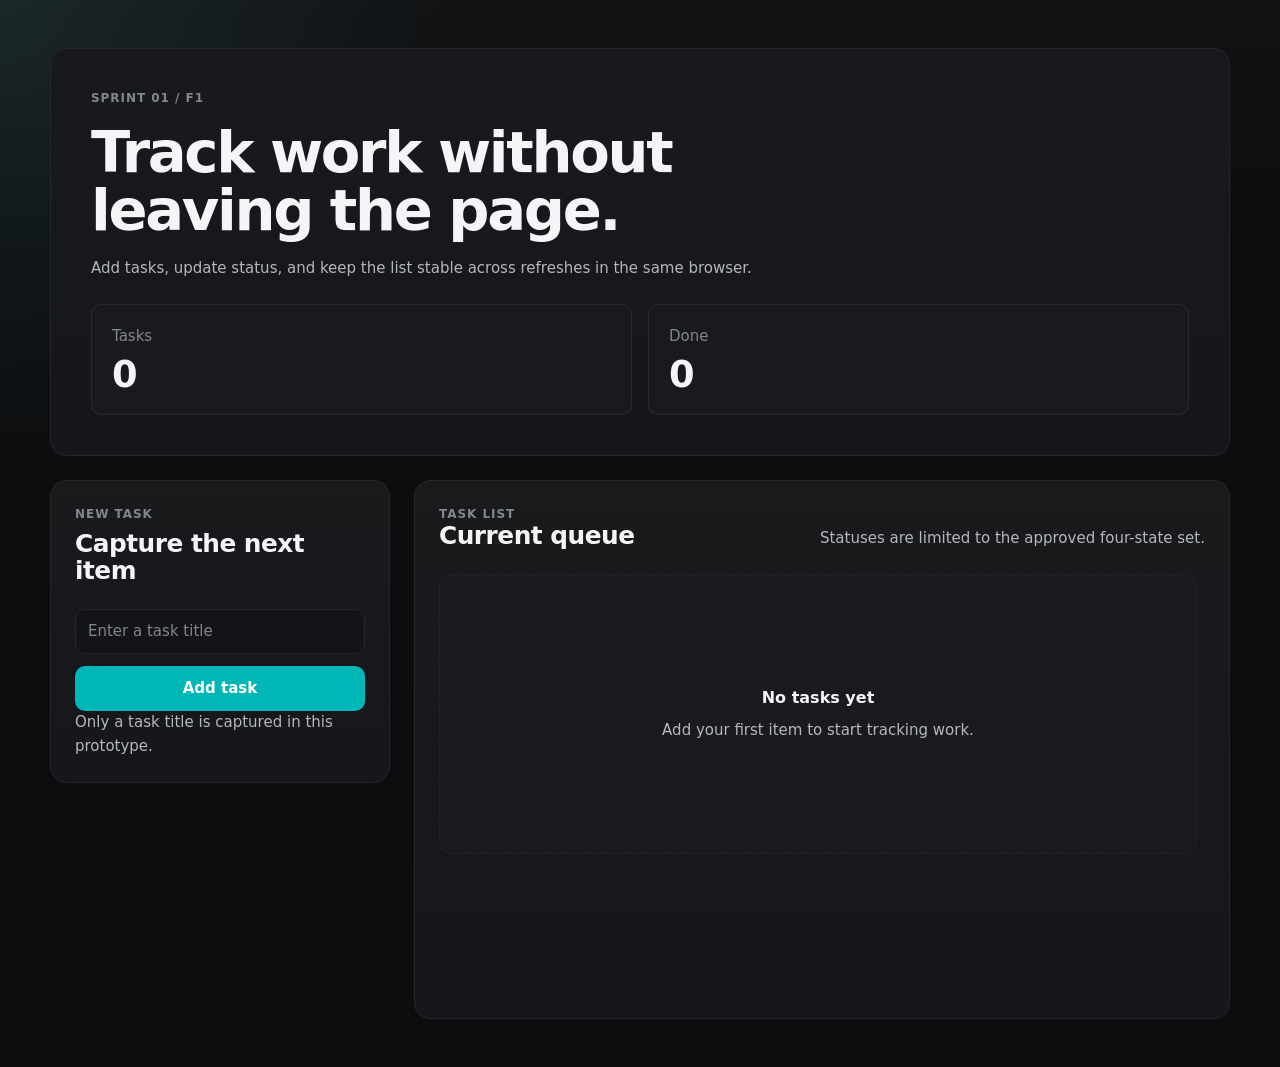
==== web/index.html @ 8df1d82b "feat(F1): Core task list prototype" ====
<!doctype html>
<html lang="en">
  <head>
    <meta charset="UTF-8" />
    <meta name="viewport" content="width=device-width, initial-scale=1.0" />
    <title>Small App</title>
    <link rel="stylesheet" href="./styles.css" />
  </head>
  <body>
    <div class="shell">
      <main class="app-frame">
        <section class="hero card">
          <div class="hero-copy">
            <p class="eyebrow">Sprint 01 / F1</p>
            <h1>Track work without leaving the page.</h1>
            <p class="hero-text">
              Add tasks, update status, and keep the list stable across refreshes in
              the same browser.
            </p>
          </div>
          <div class="hero-metrics" aria-label="Task overview">
            <article class="metric-tile">
              <span class="metric-label">Tasks</span>
              <strong class="metric-value" id="task-count">0</strong>
            </article>
            <article class="metric-tile">
              <span class="metric-label">Done</span>
              <strong class="metric-value" id="done-count">0</strong>
            </article>
          </div>
        </section>

        <section class="workspace">
          <div class="composer card">
            <div class="section-heading">
              <p class="eyebrow">New Task</p>
              <h2>Capture the next item</h2>
            </div>
            <form id="task-form" class="task-form">
              <label class="sr-only" for="task-title">Task title</label>
              <input
                class="input"
                id="task-title"
                name="task-title"
                type="text"
                maxlength="120"
                placeholder="Enter a task title"
                autocomplete="off"
                required
              />
              <button class="btn" type="submit">Add task</button>
            </form>
            <p class="helper-copy">Only a task title is captured in this prototype.</p>
          </div>

          <section class="list-panel card">
            <div class="section-heading list-heading">
              <div>
                <p class="eyebrow">Task List</p>
                <h2>Current queue</h2>
              </div>
              <p class="helper-copy">Statuses are limited to the approved four-state set.</p>
            </div>

            <div class="task-scroll" id="task-scroll">
              <div class="empty-state" id="empty-state">
                <p class="empty-title">No tasks yet</p>
                <p class="empty-copy">Add your first item to start tracking work.</p>
              </div>
              <ul class="task-list" id="task-list" aria-live="polite"></ul>
            </div>
          </section>
        </section>
      </main>
    </div>

    <script type="module" src="./app.js"></script>
  </body>
</html>
---- web/styles.css ----
:root {
  color-scheme: dark;
  --bg: oklch(0.16 0.005 270);
  --surface: oklch(0.19 0.006 270);
  --surface-2: oklch(0.22 0.006 270);
  --hairline: oklch(0.27 0.006 270);
  --hairline-soft: rgba(255, 255, 255, 0.07);
  --ink: oklch(0.97 0.003 270);
  --ink-muted: oklch(0.78 0.01 270);
  --ink-subtle: oklch(0.62 0.012 270);
  --accent: oklch(0.7 0.13 195);
  --accent-hover: oklch(0.76 0.13 195);
  --on-accent: #ffffff;
  --accent-subtle: oklch(0.7 0.13 195 / 0.14);
  --ok: oklch(0.72 0.15 150);
  --warn: oklch(0.78 0.14 75);
  --err: oklch(0.66 0.2 22);
  --todo: oklch(0.75 0.05 255);
  --progress: oklch(0.72 0.13 210);
  --blocked: oklch(0.7 0.14 35);
  --done: oklch(0.74 0.13 155);
  --r-sm: 6px;
  --r: 10px;
  --r-card: 16px;
  --s1: 4px;
  --s2: 8px;
  --s3: 12px;
  --s4: 16px;
  --s5: 20px;
  --s6: 24px;
  --s8: 32px;
  --s10: 40px;
  --s12: 48px;
  --font: "Segoe UI", "Inter", system-ui, sans-serif;
  --mono: "Consolas", "Geist Mono", ui-monospace, monospace;
  --dur-press: 90ms;
  --dur-fast: 140ms;
  --dur-enter: 180ms;
  --ease-out: cubic-bezier(0.22, 1, 0.36, 1);
  --ease-standard: cubic-bezier(0.4, 0, 0.2, 1);
  --w-app: 1180px;
}

* {
  box-sizing: border-box;
}

html,
body {
  min-height: 100%;
}

body {
  margin: 0;
  background:
    radial-gradient(circle at top left, rgba(101, 196, 189, 0.12), transparent 28%),
    linear-gradient(180deg, rgba(255, 255, 255, 0.02), transparent 24%),
    var(--bg);
  color: var(--ink);
  font: 15px/1.55 var(--font);
  -webkit-font-smoothing: antialiased;
  text-rendering: optimizeLegibility;
}

button,
input,
select {
  font: inherit;
}

h1,
h2,
p {
  margin: 0;
}

h1 {
  font-size: clamp(2.4rem, 2rem + 2vw, 4rem);
  line-height: 1.02;
  letter-spacing: -0.04em;
  font-weight: 620;
}

h2 {
  font-size: clamp(1.2rem, 1rem + 0.8vw, 1.55rem);
  line-height: 1.08;
  letter-spacing: -0.02em;
  font-weight: 580;
}

.eyebrow {
  font-size: 12px;
  font-weight: 600;
  letter-spacing: 0.08em;
  text-transform: uppercase;
  color: var(--ink-subtle);
}

.shell {
  min-height: 100vh;
  padding: clamp(var(--s4), 5vw, var(--s12));
}

.app-frame {
  width: min(100%, var(--w-app));
  margin: 0 auto;
  display: grid;
  gap: var(--s6);
}

.card {
  background: linear-gradient(180deg, rgba(255, 255, 255, 0.025), rgba(255, 255, 255, 0.01)),
    var(--surface);
  border: 1px solid var(--hairline);
  border-radius: var(--r-card);
}

.hero {
  display: grid;
  gap: var(--s6);
  padding: clamp(var(--s6), 4vw, var(--s10));
}

.hero-copy {
  display: grid;
  gap: var(--s4);
  max-width: 42rem;
}

.hero-text,
.helper-copy,
.empty-copy {
  color: var(--ink-muted);
}

.hero-metrics {
  display: grid;
  grid-template-columns: repeat(2, minmax(0, 1fr));
  gap: var(--s4);
}

.metric-tile {
  padding: var(--s5);
  border-radius: var(--r);
  background: var(--surface-2);
  border: 1px solid var(--hairline-soft);
}

.metric-label {
  display: block;
  color: var(--ink-subtle);
  margin-bottom: var(--s2);
}

.metric-value {
  font-size: clamp(1.8rem, 1.5rem + 1vw, 2.5rem);
  line-height: 1;
  letter-spacing: -0.03em;
  font-variant-numeric: tabular-nums;
}

.workspace {
  display: grid;
  gap: var(--s6);
  grid-template-columns: minmax(280px, 340px) minmax(0, 1fr);
  align-items: start;
}

.composer,
.list-panel {
  padding: var(--s6);
}

.section-heading {
  display: grid;
  gap: var(--s2);
}

.task-form {
  display: grid;
  gap: var(--s3);
  margin-top: var(--s6);
}

.input,
.status-select {
  width: 100%;
  padding: 10px 12px;
  border-radius: var(--r);
  border: 1px solid var(--hairline);
  background: var(--surface);
  color: var(--ink);
  transition:
    border-color var(--dur-fast) var(--ease-standard),
    box-shadow var(--dur-fast) var(--ease-standard);
}

.input::placeholder {
  color: var(--ink-subtle);
}

.input:focus-visible,
.status-select:focus-visible {
  outline: none;
  border-color: var(--accent);
  box-shadow: 0 0 0 3px var(--accent-subtle);
}

.btn,
.icon-button {
  display: inline-flex;
  align-items: center;
  justify-content: center;
  gap: var(--s2);
  border-radius: var(--r);
  cursor: pointer;
  transition:
    transform var(--dur-press) var(--ease-out),
    background var(--dur-fast) var(--ease-standard),
    border-color var(--dur-fast) var(--ease-standard);
}

.btn {
  min-height: 42px;
  padding: 10px 16px;
  border: 1px solid transparent;
  background: var(--accent);
  color: var(--on-accent);
  font-weight: 600;
}

.icon-button {
  min-height: 40px;
  min-width: 40px;
  padding: 0;
  border: 1px solid var(--hairline);
  background: transparent;
  color: var(--ink-muted);
}

@media (hover: hover) and (pointer: fine) {
  .btn:hover,
  .icon-button:hover {
    transform: translateY(-1px);
  }

  .btn:hover {
    background: var(--accent-hover);
  }

  .icon-button:hover {
    background: var(--surface-2);
    border-color: var(--ink-subtle);
  }
}

.btn:active,
.icon-button:active {
  transform: scale(0.98);
}

.list-heading {
  display: flex;
  justify-content: space-between;
  gap: var(--s4);
  align-items: end;
}

.task-scroll {
  margin-top: var(--s6);
  min-height: 420px;
  max-height: 560px;
  overflow: auto;
  padding-right: var(--s2);
}

.task-list {
  list-style: none;
  display: grid;
  gap: var(--s3);
  padding: 0;
  margin: 0;
}

.task-item {
  display: grid;
  gap: var(--s4);
  padding: var(--s5);
  border-radius: 14px;
  border: 1px solid var(--hairline);
  background: rgba(255, 255, 255, 0.015);
}

.task-row {
  display: flex;
  justify-content: space-between;
  gap: var(--s4);
  align-items: start;
}

.task-title {
  font-size: 1rem;
  line-height: 1.4;
  word-break: break-word;
}

.task-meta {
  display: flex;
  gap: var(--s3);
  align-items: center;
  color: var(--ink-subtle);
  font-size: 13px;
}

.status-group {
  display: grid;
  gap: var(--s2);
}

.status-label {
  font-size: 12px;
  letter-spacing: 0.06em;
  text-transform: uppercase;
  color: var(--ink-subtle);
}

.status-select {
  min-width: 170px;
}

.status-pill {
  display: inline-flex;
  align-items: center;
  min-height: 28px;
  padding: 0 var(--s3);
  border-radius: 999px;
  border: 1px solid transparent;
  font-size: 12px;
  font-weight: 600;
}

.status-todo {
  color: var(--todo);
  background: color-mix(in srgb, var(--todo) 14%, transparent);
  border-color: color-mix(in srgb, var(--todo) 36%, transparent);
}

.status-progress {
  color: var(--progress);
  background: color-mix(in srgb, var(--progress) 14%, transparent);
  border-color: color-mix(in srgb, var(--progress) 36%, transparent);
}

.status-blocked {
  color: var(--blocked);
  background: color-mix(in srgb, var(--blocked) 14%, transparent);
  border-color: color-mix(in srgb, var(--blocked) 36%, transparent);
}

.status-done {
  color: var(--done);
  background: color-mix(in srgb, var(--done) 14%, transparent);
  border-color: color-mix(in srgb, var(--done) 36%, transparent);
}

.empty-state {
  min-height: 280px;
  display: grid;
  place-content: center;
  gap: var(--s2);
  text-align: center;
  border: 1px dashed var(--hairline);
  border-radius: 14px;
  background: rgba(255, 255, 255, 0.01);
}

.empty-title {
  font-size: 1rem;
  font-weight: 600;
}

.sr-only {
  position: absolute;
  width: 1px;
  height: 1px;
  padding: 0;
  margin: -1px;
  overflow: hidden;
  clip: rect(0, 0, 0, 0);
  border: 0;
}

:where(a, button, input, select, textarea):focus-visible {
  outline: 2px solid var(--accent);
  outline-offset: 2px;
}

@media (max-width: 860px) {
  .workspace {
    grid-template-columns: 1fr;
  }

  .list-heading,
  .task-row {
    align-items: stretch;
    flex-direction: column;
  }

  .status-select {
    min-width: 0;
  }
}

@media (prefers-reduced-motion: reduce) {
  *,
  *::before,
  *::after {
    animation-duration: 0.01ms !important;
    transition-duration: 0.01ms !important;
    scroll-behavior: auto !important;
  }

  .btn:hover,
  .btn:active,
  .icon-button:hover,
  .icon-button:active {
    transform: none !important;
  }
}
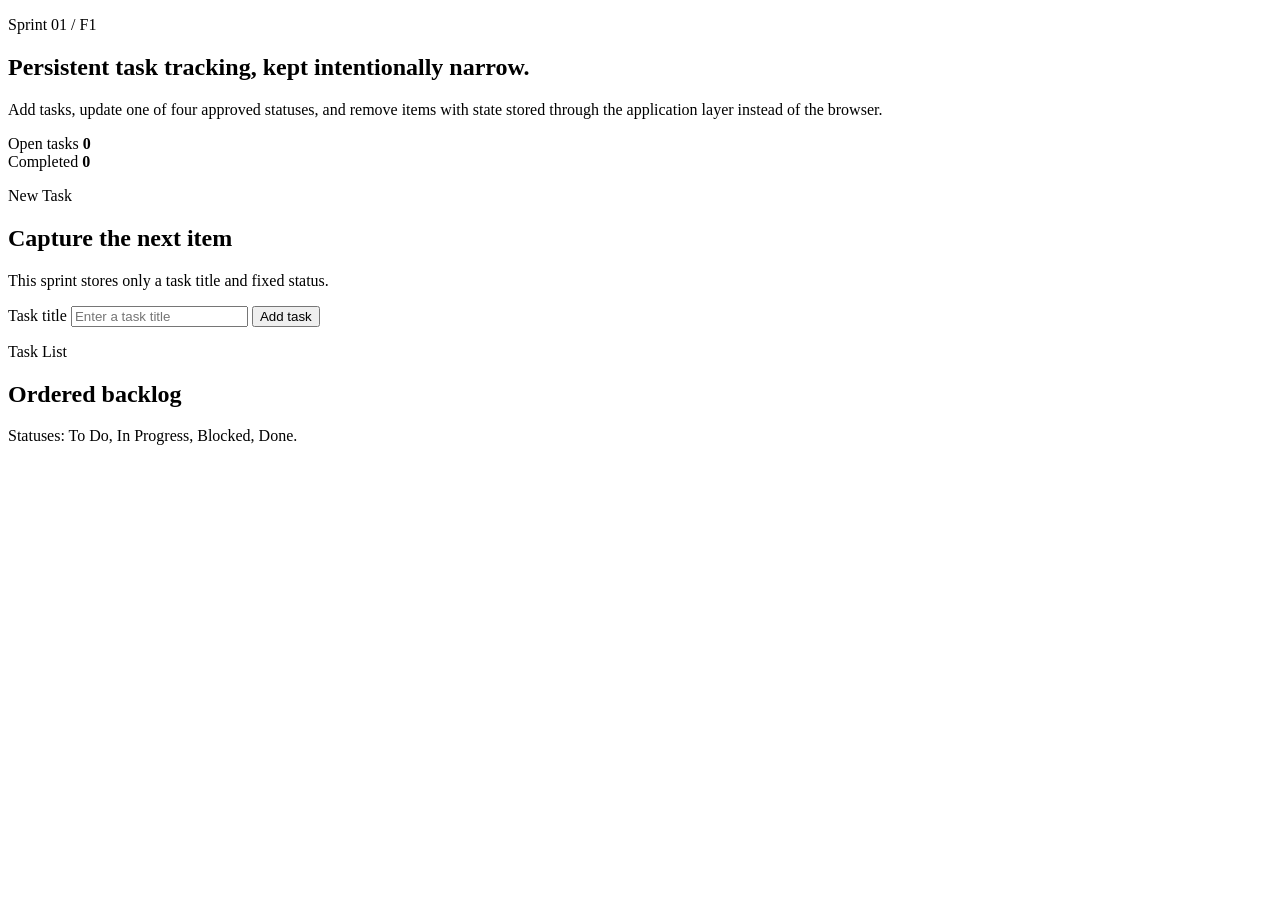
==== commit 06d7a5d1: "feat(F1): core task lifecycle" ====
--- a/web/index.html
+++ b/web/index.html
@@ -4,7 +4,7 @@
     <meta charset="UTF-8" />
     <meta name="viewport" content="width=device-width, initial-scale=1.0" />
     <title>Small App</title>
-    <link rel="stylesheet" href="./styles.css" />
+    <link rel="stylesheet" href="/assets/styles.css" />
   </head>
   <body>
     <div class="shell">
@@ -12,36 +12,38 @@
         <section class="hero card">
           <div class="hero-copy">
             <p class="eyebrow">Sprint 01 / F1</p>
-            <h1>Track work without leaving the page.</h1>
+            <h1>Persistent task tracking, kept intentionally narrow.</h1>
             <p class="hero-text">
-              Add tasks, update status, and keep the list stable across refreshes in
-              the same browser.
+              Add tasks, update one of four approved statuses, and remove items with
+              state stored through the application layer instead of the browser.
             </p>
           </div>
-          <div class="hero-metrics" aria-label="Task overview">
-            <article class="metric-tile">
-              <span class="metric-label">Tasks</span>
-              <strong class="metric-value" id="task-count">0</strong>
+          <div class="hero-stats" aria-label="Task summary">
+            <article class="stat-panel">
+              <span class="stat-label">Open tasks</span>
+              <strong class="stat-value" id="open-count">0</strong>
             </article>
-            <article class="metric-tile">
-              <span class="metric-label">Done</span>
-              <strong class="metric-value" id="done-count">0</strong>
+            <article class="stat-panel">
+              <span class="stat-label">Completed</span>
+              <strong class="stat-value" id="done-count">0</strong>
             </article>
           </div>
         </section>
 
         <section class="workspace">
-          <div class="composer card">
+          <aside class="composer card">
             <div class="section-heading">
               <p class="eyebrow">New Task</p>
               <h2>Capture the next item</h2>
+              <p class="helper-copy">This sprint stores only a task title and fixed status.</p>
             </div>
+
             <form id="task-form" class="task-form">
               <label class="sr-only" for="task-title">Task title</label>
               <input
+                id="task-title"
                 class="input"
-                id="task-title"
-                name="task-title"
+                name="title"
                 type="text"
                 maxlength="120"
                 placeholder="Enter a task title"
@@ -50,30 +52,32 @@
               />
               <button class="btn" type="submit">Add task</button>
             </form>
-            <p class="helper-copy">Only a task title is captured in this prototype.</p>
-          </div>
+
+            <p class="feedback" id="form-feedback" role="status"></p>
+          </aside>
 
           <section class="list-panel card">
-            <div class="section-heading list-heading">
-              <div>
+            <div class="list-header">
+              <div class="section-heading">
                 <p class="eyebrow">Task List</p>
-                <h2>Current queue</h2>
+                <h2>Ordered backlog</h2>
               </div>
-              <p class="helper-copy">Statuses are limited to the approved four-state set.</p>
+              <p class="helper-copy">Statuses: To Do, In Progress, Blocked, Done.</p>
             </div>
 
-            <div class="task-scroll" id="task-scroll">
-              <div class="empty-state" id="empty-state">
-                <p class="empty-title">No tasks yet</p>
-                <p class="empty-copy">Add your first item to start tracking work.</p>
-              </div>
-              <ul class="task-list" id="task-list" aria-live="polite"></ul>
+            <div class="message message-error" id="error-banner" hidden></div>
+
+            <div class="empty-state" id="empty-state" hidden>
+              <p class="empty-title">No tasks yet</p>
+              <p class="helper-copy">Add the first task to populate the persistent list.</p>
             </div>
+
+            <ul class="task-list" id="task-list" aria-live="polite"></ul>
           </section>
         </section>
       </main>
     </div>
 
-    <script type="module" src="./app.js"></script>
+    <script type="module" src="/assets/app.js"></script>
   </body>
 </html>
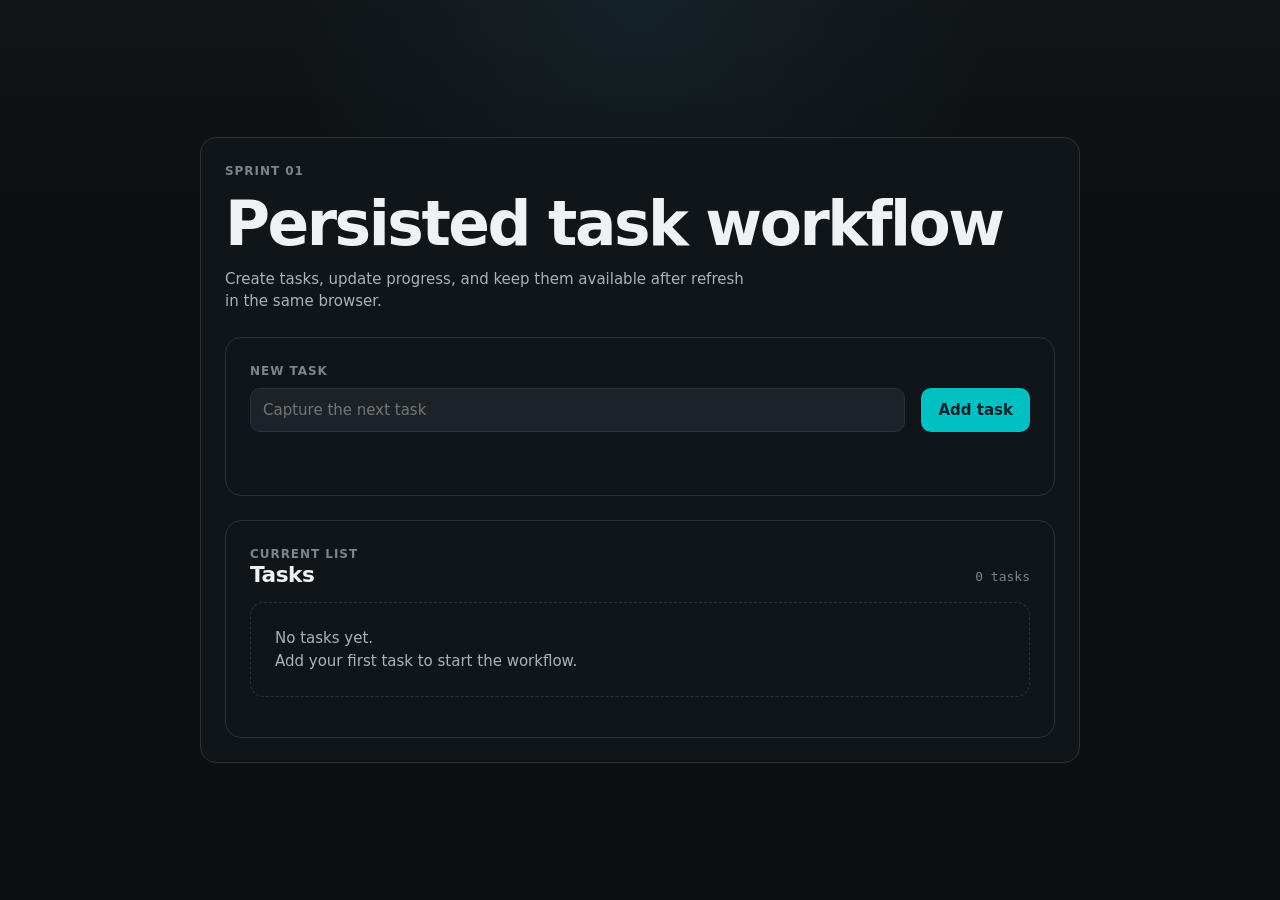
==== commit 54bd0c71: "feat(F1): Persisted Task Workflow" ====
--- a/web/index.html
+++ b/web/index.html
@@ -1,83 +1,61 @@
-<!doctype html>
+<!DOCTYPE html>
 <html lang="en">
   <head>
     <meta charset="UTF-8" />
     <meta name="viewport" content="width=device-width, initial-scale=1.0" />
-    <title>Small App</title>
-    <link rel="stylesheet" href="/assets/styles.css" />
+    <title>Task Workflow</title>
+    <link rel="stylesheet" href="./styles.css" />
+    <script type="module" src="./app.mjs"></script>
   </head>
   <body>
     <div class="shell">
-      <main class="app-frame">
-        <section class="hero card">
-          <div class="hero-copy">
-            <p class="eyebrow">Sprint 01 / F1</p>
-            <h1>Persistent task tracking, kept intentionally narrow.</h1>
-            <p class="hero-text">
-              Add tasks, update one of four approved statuses, and remove items with
-              state stored through the application layer instead of the browser.
-            </p>
-          </div>
-          <div class="hero-stats" aria-label="Task summary">
-            <article class="stat-panel">
-              <span class="stat-label">Open tasks</span>
-              <strong class="stat-value" id="open-count">0</strong>
-            </article>
-            <article class="stat-panel">
-              <span class="stat-label">Completed</span>
-              <strong class="stat-value" id="done-count">0</strong>
-            </article>
-          </div>
+      <main class="app card">
+        <section class="hero">
+          <p class="eyebrow">Sprint 01</p>
+          <h1>Persisted task workflow</h1>
+          <p class="lede">
+            Create tasks, update progress, and keep them available after refresh in
+            the same browser.
+          </p>
         </section>
 
-        <section class="workspace">
-          <aside class="composer card">
-            <div class="section-heading">
-              <p class="eyebrow">New Task</p>
-              <h2>Capture the next item</h2>
-              <p class="helper-copy">This sprint stores only a task title and fixed status.</p>
-            </div>
-
-            <form id="task-form" class="task-form">
-              <label class="sr-only" for="task-title">Task title</label>
+        <section class="composer card">
+          <form class="task-form" data-task-form>
+            <label class="field">
+              <span class="eyebrow">New Task</span>
               <input
-                id="task-title"
                 class="input"
+                type="text"
                 name="title"
-                type="text"
                 maxlength="120"
-                placeholder="Enter a task title"
+                placeholder="Capture the next task"
                 autocomplete="off"
                 required
               />
-              <button class="btn" type="submit">Add task</button>
-            </form>
+            </label>
+            <button class="btn" type="submit">Add task</button>
+          </form>
+          <p class="feedback" data-feedback aria-live="polite"></p>
+        </section>
 
-            <p class="feedback" id="form-feedback" role="status"></p>
-          </aside>
+        <section class="list card" aria-labelledby="task-list-heading">
+          <div class="list-head">
+            <div>
+              <p class="eyebrow">Current List</p>
+              <h2 id="task-list-heading">Tasks</h2>
+            </div>
+            <p class="count nums" data-task-count>0 tasks</p>
+          </div>
 
-          <section class="list-panel card">
-            <div class="list-header">
-              <div class="section-heading">
-                <p class="eyebrow">Task List</p>
-                <h2>Ordered backlog</h2>
-              </div>
-              <p class="helper-copy">Statuses: To Do, In Progress, Blocked, Done.</p>
-            </div>
+          <div class="empty-state" data-empty-state>
+            <p>No tasks yet.</p>
+            <p>Add your first task to start the workflow.</p>
+          </div>
 
-            <div class="message message-error" id="error-banner" hidden></div>
-
-            <div class="empty-state" id="empty-state" hidden>
-              <p class="empty-title">No tasks yet</p>
-              <p class="helper-copy">Add the first task to populate the persistent list.</p>
-            </div>
-
-            <ul class="task-list" id="task-list" aria-live="polite"></ul>
-          </section>
+          <ul class="task-list" data-task-list></ul>
         </section>
       </main>
     </div>
-
-    <script type="module" src="/assets/app.js"></script>
   </body>
 </html>
+
--- a/web/styles.css
+++ b/web/styles.css
@@ -0,0 +1,345 @@
+:root {
+  color-scheme: dark;
+  --bg: oklch(0.17 0.01 240);
+  --surface: oklch(0.21 0.012 240);
+  --surface-2: oklch(0.25 0.014 240);
+  --hairline: oklch(0.31 0.014 240);
+  --ink: oklch(0.96 0.004 240);
+  --ink-muted: oklch(0.76 0.015 240);
+  --ink-subtle: oklch(0.61 0.012 240);
+  --accent: oklch(0.73 0.13 195);
+  --accent-hover: oklch(0.79 0.12 195);
+  --accent-subtle: oklch(0.73 0.13 195 / 0.18);
+  --ok: oklch(0.75 0.12 150);
+  --warn: oklch(0.8 0.12 82);
+  --err: oklch(0.68 0.16 28);
+  --todo: oklch(0.74 0.02 240);
+  --r: 10px;
+  --r-card: 16px;
+  --s1: 4px;
+  --s2: 8px;
+  --s3: 12px;
+  --s4: 16px;
+  --s6: 24px;
+  --s8: 32px;
+  --s12: 48px;
+  --font: "Segoe UI", "Inter", system-ui, sans-serif;
+  --mono: "Consolas", "Geist Mono", ui-monospace, monospace;
+  --dur-fast: 140ms;
+  --dur-press: 90ms;
+  --dur-enter: 180ms;
+  --ease-standard: cubic-bezier(0.4, 0, 0.2, 1);
+  --ease-out: cubic-bezier(0.22, 1, 0.36, 1);
+}
+
+* {
+  box-sizing: border-box;
+}
+
+body {
+  margin: 0;
+  min-height: 100vh;
+  background:
+    radial-gradient(circle at top, rgba(78, 196, 214, 0.08), transparent 32%),
+    linear-gradient(180deg, rgba(255, 255, 255, 0.02), transparent 24%),
+    var(--bg);
+  color: var(--ink);
+  font: 15px/1.5 var(--font);
+  -webkit-font-smoothing: antialiased;
+}
+
+button,
+input,
+select {
+  font: inherit;
+}
+
+.shell {
+  min-height: 100vh;
+  padding: clamp(20px, 5vw, 40px);
+  display: grid;
+  place-items: center;
+}
+
+.app {
+  width: min(100%, 880px);
+  display: grid;
+  gap: var(--s6);
+}
+
+.card {
+  background: color-mix(in oklab, var(--surface) 92%, black);
+  border: 1px solid var(--hairline);
+  border-radius: var(--r-card);
+  padding: var(--s6);
+}
+
+.hero {
+  display: grid;
+  gap: var(--s3);
+}
+
+.eyebrow {
+  margin: 0;
+  font-size: 12px;
+  font-weight: 600;
+  letter-spacing: 0.08em;
+  text-transform: uppercase;
+  color: var(--ink-subtle);
+}
+
+h1,
+h2,
+p {
+  margin: 0;
+}
+
+h1 {
+  font-size: clamp(2.25rem, 1.6rem + 2.8vw, 4rem);
+  line-height: 1.04;
+  letter-spacing: -0.04em;
+}
+
+h2 {
+  font-size: 1.35rem;
+  line-height: 1.1;
+  letter-spacing: -0.02em;
+}
+
+.lede {
+  max-width: 56ch;
+  color: var(--ink-muted);
+}
+
+.composer,
+.task-form,
+.field,
+.list,
+.list-head,
+.task-row,
+.task-main,
+.task-actions {
+  display: grid;
+  gap: var(--s4);
+}
+
+.task-form {
+  grid-template-columns: minmax(0, 1fr) auto;
+  align-items: end;
+}
+
+.field {
+  gap: var(--s2);
+}
+
+.input,
+.status-select {
+  width: 100%;
+  padding: 10px 12px;
+  background: var(--surface-2);
+  color: var(--ink);
+  border: 1px solid var(--hairline);
+  border-radius: var(--r);
+  transition:
+    border-color var(--dur-fast) var(--ease-standard),
+    box-shadow var(--dur-fast) var(--ease-standard),
+    transform var(--dur-press) var(--ease-out);
+}
+
+.input:focus-visible,
+.status-select:focus-visible {
+  outline: none;
+  border-color: var(--accent);
+  box-shadow: 0 0 0 3px var(--accent-subtle);
+}
+
+.btn,
+.btn-ghost {
+  border-radius: var(--r);
+  padding: 10px 16px;
+  border: 1px solid transparent;
+  cursor: pointer;
+  transition:
+    background var(--dur-fast) var(--ease-standard),
+    border-color var(--dur-fast) var(--ease-standard),
+    transform var(--dur-press) var(--ease-out);
+}
+
+.btn {
+  background: var(--accent);
+  color: #08232a;
+  font-weight: 600;
+}
+
+.btn-ghost {
+  background: transparent;
+  color: var(--ink);
+  border-color: var(--hairline);
+}
+
+@media (hover: hover) and (pointer: fine) {
+  .btn:hover,
+  .btn-ghost:hover {
+    transform: translateY(-1px);
+  }
+
+  .btn:hover {
+    background: var(--accent-hover);
+  }
+
+  .btn-ghost:hover {
+    background: rgba(255, 255, 255, 0.04);
+  }
+}
+
+.btn:active,
+.btn-ghost:active {
+  transform: scale(0.98);
+}
+
+.feedback {
+  min-height: 1.5em;
+  color: var(--ink-muted);
+}
+
+.list-head {
+  grid-template-columns: 1fr auto;
+  align-items: end;
+}
+
+.count {
+  color: var(--ink-subtle);
+  font-family: var(--mono);
+  font-size: 13px;
+}
+
+.task-list {
+  list-style: none;
+  margin: 0;
+  padding: 0;
+  display: grid;
+  gap: var(--s3);
+}
+
+.task-row {
+  grid-template-columns: minmax(0, 1fr) auto;
+  align-items: center;
+  padding: var(--s4);
+  background: rgba(255, 255, 255, 0.02);
+  border: 1px solid var(--hairline);
+  border-radius: 14px;
+  animation: fade-in var(--dur-enter) var(--ease-out);
+}
+
+.task-main {
+  gap: var(--s2);
+}
+
+.task-title {
+  font-size: 1rem;
+  word-break: break-word;
+}
+
+.task-meta {
+  display: flex;
+  align-items: center;
+  gap: var(--s3);
+  flex-wrap: wrap;
+  color: var(--ink-muted);
+}
+
+.status-badge {
+  display: inline-flex;
+  align-items: center;
+  gap: var(--s2);
+  border-radius: 999px;
+  padding: 6px 10px;
+  font-size: 12px;
+  border: 1px solid transparent;
+}
+
+.status-todo {
+  color: var(--todo);
+  background: color-mix(in oklab, var(--todo) 18%, transparent);
+  border-color: color-mix(in oklab, var(--todo) 44%, transparent);
+}
+
+.status-in-progress {
+  color: var(--accent);
+  background: color-mix(in oklab, var(--accent) 18%, transparent);
+  border-color: color-mix(in oklab, var(--accent) 44%, transparent);
+}
+
+.status-blocked {
+  color: var(--err);
+  background: color-mix(in oklab, var(--err) 14%, transparent);
+  border-color: color-mix(in oklab, var(--err) 32%, transparent);
+}
+
+.status-done {
+  color: var(--ok);
+  background: color-mix(in oklab, var(--ok) 16%, transparent);
+  border-color: color-mix(in oklab, var(--ok) 34%, transparent);
+}
+
+.task-actions {
+  grid-auto-flow: column;
+  align-items: center;
+}
+
+.status-select {
+  min-width: 164px;
+}
+
+.empty-state {
+  padding: var(--s6);
+  border: 1px dashed var(--hairline);
+  border-radius: 14px;
+  color: var(--ink-muted);
+}
+
+.is-hidden {
+  display: none;
+}
+
+@keyframes fade-in {
+  from {
+    opacity: 0;
+    transform: translateY(4px);
+  }
+
+  to {
+    opacity: 1;
+    transform: translateY(0);
+  }
+}
+
+@media (max-width: 720px) {
+  .card {
+    padding: var(--s4);
+  }
+
+  .task-form,
+  .task-row {
+    grid-template-columns: 1fr;
+  }
+
+  .task-actions {
+    grid-auto-flow: row;
+  }
+
+  .status-select {
+    min-width: 0;
+  }
+}
+
+@media (prefers-reduced-motion: reduce) {
+  *,
+  *::before,
+  *::after {
+    animation-duration: 0.01ms !important;
+    transition-duration: 0.01ms !important;
+    scroll-behavior: auto !important;
+  }
+}
+
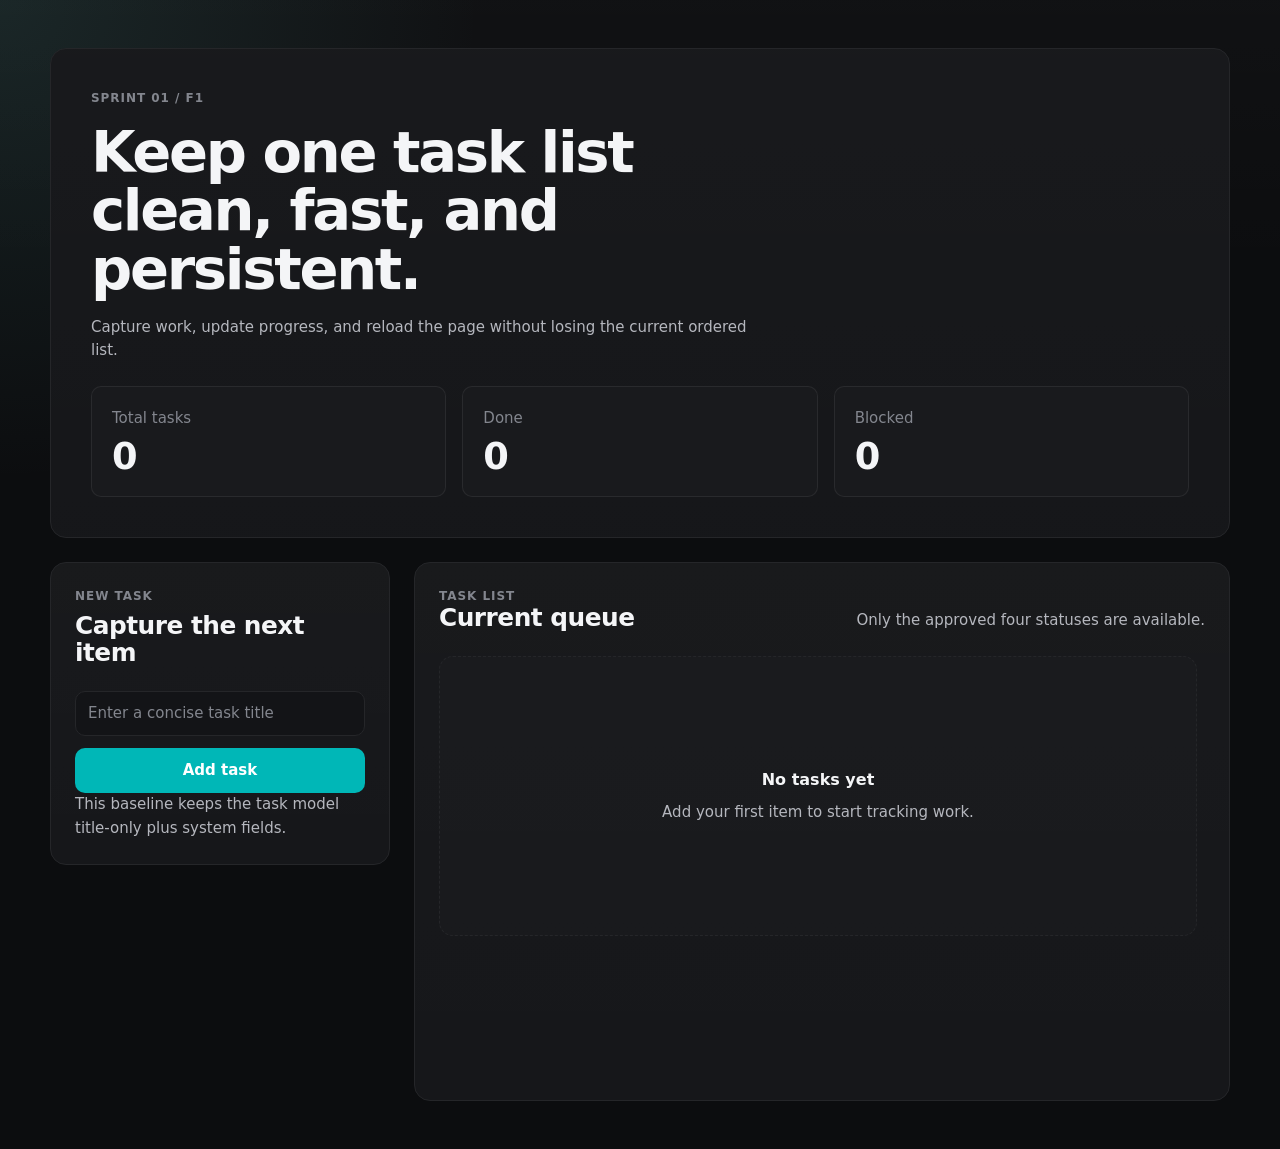
==== commit 6370e590: "feat(F1): single-list task management baseline" ====
--- a/web/index.html
+++ b/web/index.html
@@ -1,61 +1,83 @@
-<!DOCTYPE html>
+<!doctype html>
 <html lang="en">
   <head>
     <meta charset="UTF-8" />
     <meta name="viewport" content="width=device-width, initial-scale=1.0" />
-    <title>Task Workflow</title>
+    <title>Small App</title>
     <link rel="stylesheet" href="./styles.css" />
-    <script type="module" src="./app.mjs"></script>
   </head>
   <body>
     <div class="shell">
-      <main class="app card">
-        <section class="hero">
-          <p class="eyebrow">Sprint 01</p>
-          <h1>Persisted task workflow</h1>
-          <p class="lede">
-            Create tasks, update progress, and keep them available after refresh in
-            the same browser.
-          </p>
+      <main class="app-frame">
+        <section class="hero card">
+          <div class="hero-copy">
+            <p class="eyebrow">Sprint 01 / F1</p>
+            <h1>Keep one task list clean, fast, and persistent.</h1>
+            <p class="hero-text">
+              Capture work, update progress, and reload the page without losing the
+              current ordered list.
+            </p>
+          </div>
+          <div class="hero-metrics" aria-label="Task overview">
+            <article class="metric-tile">
+              <span class="metric-label">Total tasks</span>
+              <strong class="metric-value nums" id="task-count">0</strong>
+            </article>
+            <article class="metric-tile">
+              <span class="metric-label">Done</span>
+              <strong class="metric-value nums" id="done-count">0</strong>
+            </article>
+            <article class="metric-tile">
+              <span class="metric-label">Blocked</span>
+              <strong class="metric-value nums" id="blocked-count">0</strong>
+            </article>
+          </div>
         </section>
 
-        <section class="composer card">
-          <form class="task-form" data-task-form>
-            <label class="field">
-              <span class="eyebrow">New Task</span>
+        <section class="workspace">
+          <section class="composer card" aria-labelledby="new-task-heading">
+            <div class="section-heading">
+              <p class="eyebrow">New Task</p>
+              <h2 id="new-task-heading">Capture the next item</h2>
+            </div>
+            <form id="task-form" class="task-form">
+              <label class="sr-only" for="task-title">Task title</label>
               <input
                 class="input"
+                id="task-title"
+                name="task-title"
                 type="text"
-                name="title"
                 maxlength="120"
-                placeholder="Capture the next task"
+                placeholder="Enter a concise task title"
                 autocomplete="off"
                 required
               />
-            </label>
-            <button class="btn" type="submit">Add task</button>
-          </form>
-          <p class="feedback" data-feedback aria-live="polite"></p>
-        </section>
+              <button class="btn" type="submit">Add task</button>
+            </form>
+            <p class="helper-copy">This baseline keeps the task model title-only plus system fields.</p>
+          </section>
 
-        <section class="list card" aria-labelledby="task-list-heading">
-          <div class="list-head">
-            <div>
-              <p class="eyebrow">Current List</p>
-              <h2 id="task-list-heading">Tasks</h2>
+          <section class="list-panel card" aria-labelledby="task-list-heading">
+            <div class="section-heading list-heading">
+              <div>
+                <p class="eyebrow">Task List</p>
+                <h2 id="task-list-heading">Current queue</h2>
+              </div>
+              <p class="helper-copy">Only the approved four statuses are available.</p>
             </div>
-            <p class="count nums" data-task-count>0 tasks</p>
-          </div>
 
-          <div class="empty-state" data-empty-state>
-            <p>No tasks yet.</p>
-            <p>Add your first task to start the workflow.</p>
-          </div>
-
-          <ul class="task-list" data-task-list></ul>
+            <div class="task-scroll" id="task-scroll">
+              <div class="empty-state" id="empty-state">
+                <p class="empty-title">No tasks yet</p>
+                <p class="empty-copy">Add your first item to start tracking work.</p>
+              </div>
+              <ul class="task-list" id="task-list" aria-live="polite"></ul>
+            </div>
+          </section>
         </section>
       </main>
     </div>
+
+    <script type="module" src="./app.js"></script>
   </body>
 </html>
-
--- a/web/styles.css
+++ b/web/styles.css
@@ -1,51 +1,63 @@
 :root {
   color-scheme: dark;
-  --bg: oklch(0.17 0.01 240);
-  --surface: oklch(0.21 0.012 240);
-  --surface-2: oklch(0.25 0.014 240);
-  --hairline: oklch(0.31 0.014 240);
-  --ink: oklch(0.96 0.004 240);
-  --ink-muted: oklch(0.76 0.015 240);
-  --ink-subtle: oklch(0.61 0.012 240);
-  --accent: oklch(0.73 0.13 195);
-  --accent-hover: oklch(0.79 0.12 195);
-  --accent-subtle: oklch(0.73 0.13 195 / 0.18);
-  --ok: oklch(0.75 0.12 150);
-  --warn: oklch(0.8 0.12 82);
-  --err: oklch(0.68 0.16 28);
-  --todo: oklch(0.74 0.02 240);
+  --bg: oklch(0.16 0.005 270);
+  --surface: oklch(0.19 0.006 270);
+  --surface-2: oklch(0.22 0.006 270);
+  --hairline: oklch(0.27 0.006 270);
+  --hairline-soft: rgba(255, 255, 255, 0.07);
+  --ink: oklch(0.97 0.003 270);
+  --ink-muted: oklch(0.78 0.01 270);
+  --ink-subtle: oklch(0.62 0.012 270);
+  --accent: oklch(0.7 0.13 195);
+  --accent-hover: oklch(0.76 0.13 195);
+  --on-accent: #ffffff;
+  --accent-subtle: oklch(0.7 0.13 195 / 0.14);
+  --ok: oklch(0.72 0.15 150);
+  --warn: oklch(0.78 0.14 75);
+  --err: oklch(0.66 0.2 22);
+  --todo: oklch(0.75 0.05 255);
+  --progress: oklch(0.72 0.13 210);
+  --blocked: oklch(0.7 0.14 35);
+  --done: oklch(0.74 0.13 155);
+  --r-sm: 6px;
   --r: 10px;
   --r-card: 16px;
   --s1: 4px;
   --s2: 8px;
   --s3: 12px;
   --s4: 16px;
+  --s5: 20px;
   --s6: 24px;
   --s8: 32px;
+  --s10: 40px;
   --s12: 48px;
   --font: "Segoe UI", "Inter", system-ui, sans-serif;
-  --mono: "Consolas", "Geist Mono", ui-monospace, monospace;
+  --dur-press: 90ms;
   --dur-fast: 140ms;
-  --dur-press: 90ms;
-  --dur-enter: 180ms;
+  --ease-out: cubic-bezier(0.22, 1, 0.36, 1);
   --ease-standard: cubic-bezier(0.4, 0, 0.2, 1);
-  --ease-out: cubic-bezier(0.22, 1, 0.36, 1);
+  --w-app: 1180px;
 }
 
 * {
   box-sizing: border-box;
 }
 
+html,
+body {
+  min-height: 100%;
+}
+
 body {
   margin: 0;
-  min-height: 100vh;
   background:
-    radial-gradient(circle at top, rgba(78, 196, 214, 0.08), transparent 32%),
+    radial-gradient(circle at top left, rgba(101, 196, 189, 0.12), transparent 28%),
     linear-gradient(180deg, rgba(255, 255, 255, 0.02), transparent 24%),
     var(--bg);
   color: var(--ink);
-  font: 15px/1.5 var(--font);
+  font: 15px/1.55 var(--font);
   -webkit-font-smoothing: antialiased;
+  text-rendering: optimizeLegibility;
 }
 
 button,
@@ -54,33 +66,27 @@
   font: inherit;
 }
 
-.shell {
-  min-height: 100vh;
-  padding: clamp(20px, 5vw, 40px);
-  display: grid;
-  place-items: center;
-}
-
-.app {
-  width: min(100%, 880px);
-  display: grid;
-  gap: var(--s6);
-}
-
-.card {
-  background: color-mix(in oklab, var(--surface) 92%, black);
-  border: 1px solid var(--hairline);
-  border-radius: var(--r-card);
-  padding: var(--s6);
-}
-
-.hero {
-  display: grid;
-  gap: var(--s3);
+h1,
+h2,
+p {
+  margin: 0;
+}
+
+h1 {
+  font-size: clamp(2.4rem, 2rem + 2vw, 4rem);
+  line-height: 1.02;
+  letter-spacing: -0.04em;
+  font-weight: 620;
+}
+
+h2 {
+  font-size: clamp(1.2rem, 1rem + 0.8vw, 1.55rem);
+  line-height: 1.08;
+  letter-spacing: -0.02em;
+  font-weight: 580;
 }
 
 .eyebrow {
-  margin: 0;
   font-size: 12px;
   font-weight: 600;
   letter-spacing: 0.08em;
@@ -88,62 +94,110 @@
   color: var(--ink-subtle);
 }
 
-h1,
-h2,
-p {
-  margin: 0;
-}
-
-h1 {
-  font-size: clamp(2.25rem, 1.6rem + 2.8vw, 4rem);
-  line-height: 1.04;
-  letter-spacing: -0.04em;
-}
-
-h2 {
-  font-size: 1.35rem;
-  line-height: 1.1;
-  letter-spacing: -0.02em;
-}
-
-.lede {
-  max-width: 56ch;
+.nums {
+  font-variant-numeric: tabular-nums;
+}
+
+.shell {
+  min-height: 100vh;
+  padding: clamp(var(--s4), 5vw, var(--s12));
+}
+
+.app-frame {
+  width: min(100%, var(--w-app));
+  margin: 0 auto;
+  display: grid;
+  gap: var(--s6);
+}
+
+.card {
+  background: linear-gradient(180deg, rgba(255, 255, 255, 0.025), rgba(255, 255, 255, 0.01)),
+    var(--surface);
+  border: 1px solid var(--hairline);
+  border-radius: var(--r-card);
+}
+
+.hero {
+  display: grid;
+  gap: var(--s6);
+  padding: clamp(var(--s6), 4vw, var(--s10));
+}
+
+.hero-copy {
+  display: grid;
+  gap: var(--s4);
+  max-width: 42rem;
+}
+
+.hero-text,
+.helper-copy,
+.empty-copy {
   color: var(--ink-muted);
 }
 
+.hero-metrics {
+  display: grid;
+  grid-template-columns: repeat(3, minmax(0, 1fr));
+  gap: var(--s4);
+}
+
+.metric-tile {
+  padding: var(--s5);
+  border-radius: var(--r);
+  background: var(--surface-2);
+  border: 1px solid var(--hairline-soft);
+}
+
+.metric-label {
+  display: block;
+  color: var(--ink-subtle);
+  margin-bottom: var(--s2);
+}
+
+.metric-value {
+  font-size: clamp(1.8rem, 1.5rem + 1vw, 2.5rem);
+  line-height: 1;
+  letter-spacing: -0.03em;
+}
+
+.workspace {
+  display: grid;
+  gap: var(--s6);
+  grid-template-columns: minmax(280px, 340px) minmax(0, 1fr);
+  align-items: start;
+}
+
 .composer,
-.task-form,
-.field,
-.list,
-.list-head,
-.task-row,
-.task-main,
-.task-actions {
-  display: grid;
-  gap: var(--s4);
+.list-panel {
+  padding: var(--s6);
+}
+
+.section-heading {
+  display: grid;
+  gap: var(--s2);
 }
 
 .task-form {
-  grid-template-columns: minmax(0, 1fr) auto;
-  align-items: end;
-}
-
-.field {
-  gap: var(--s2);
+  display: grid;
+  gap: var(--s3);
+  margin-top: var(--s6);
 }
 
 .input,
 .status-select {
   width: 100%;
   padding: 10px 12px;
-  background: var(--surface-2);
+  border-radius: var(--r);
+  border: 1px solid var(--hairline);
+  background: var(--surface);
   color: var(--ink);
-  border: 1px solid var(--hairline);
-  border-radius: var(--r);
   transition:
     border-color var(--dur-fast) var(--ease-standard),
-    box-shadow var(--dur-fast) var(--ease-standard),
-    transform var(--dur-press) var(--ease-out);
+    box-shadow var(--dur-fast) var(--ease-standard);
+}
+
+.input::placeholder {
+  color: var(--ink-subtle);
 }
 
 .input:focus-visible,
@@ -154,32 +208,40 @@
 }
 
 .btn,
-.btn-ghost {
+.icon-button {
+  display: inline-flex;
+  align-items: center;
+  justify-content: center;
+  gap: var(--s2);
   border-radius: var(--r);
+  cursor: pointer;
+  transition:
+    transform var(--dur-press) var(--ease-out),
+    background var(--dur-fast) var(--ease-standard),
+    border-color var(--dur-fast) var(--ease-standard);
+}
+
+.btn {
+  min-height: 42px;
   padding: 10px 16px;
   border: 1px solid transparent;
-  cursor: pointer;
-  transition:
-    background var(--dur-fast) var(--ease-standard),
-    border-color var(--dur-fast) var(--ease-standard),
-    transform var(--dur-press) var(--ease-out);
-}
-
-.btn {
   background: var(--accent);
-  color: #08232a;
+  color: var(--on-accent);
   font-weight: 600;
 }
 
-.btn-ghost {
+.icon-button {
+  min-height: 40px;
+  min-width: 40px;
+  padding: 0;
+  border: 1px solid var(--hairline);
   background: transparent;
-  color: var(--ink);
-  border-color: var(--hairline);
+  color: var(--ink-muted);
 }
 
 @media (hover: hover) and (pointer: fine) {
   .btn:hover,
-  .btn-ghost:hover {
+  .icon-button:hover {
     transform: translateY(-1px);
   }
 
@@ -187,145 +249,173 @@
     background: var(--accent-hover);
   }
 
-  .btn-ghost:hover {
-    background: rgba(255, 255, 255, 0.04);
+  .icon-button:hover {
+    background: var(--surface-2);
+    border-color: var(--ink-subtle);
   }
 }
 
 .btn:active,
-.btn-ghost:active {
+.icon-button:active {
   transform: scale(0.98);
 }
 
-.feedback {
-  min-height: 1.5em;
-  color: var(--ink-muted);
-}
-
-.list-head {
-  grid-template-columns: 1fr auto;
+.list-heading {
+  display: flex;
+  justify-content: space-between;
+  gap: var(--s4);
   align-items: end;
 }
 
-.count {
-  color: var(--ink-subtle);
-  font-family: var(--mono);
-  font-size: 13px;
+.task-scroll {
+  margin-top: var(--s6);
+  min-height: 420px;
+  max-height: 560px;
+  overflow: auto;
+  padding-right: var(--s2);
 }
 
 .task-list {
   list-style: none;
+  display: grid;
+  gap: var(--s3);
+  padding: 0;
   margin: 0;
-  padding: 0;
-  display: grid;
-  gap: var(--s3);
+}
+
+.task-item {
+  display: grid;
+  gap: var(--s4);
+  padding: var(--s5);
+  border-radius: 14px;
+  border: 1px solid var(--hairline);
+  background: rgba(255, 255, 255, 0.015);
 }
 
 .task-row {
-  grid-template-columns: minmax(0, 1fr) auto;
-  align-items: center;
-  padding: var(--s4);
-  background: rgba(255, 255, 255, 0.02);
-  border: 1px solid var(--hairline);
-  border-radius: 14px;
-  animation: fade-in var(--dur-enter) var(--ease-out);
-}
-
-.task-main {
+  display: flex;
+  justify-content: space-between;
+  gap: var(--s4);
+  align-items: start;
+}
+
+.task-content {
+  display: grid;
   gap: var(--s2);
 }
 
 .task-title {
   font-size: 1rem;
+  line-height: 1.4;
   word-break: break-word;
 }
 
 .task-meta {
   display: flex;
+  flex-wrap: wrap;
+  gap: var(--s3);
   align-items: center;
-  gap: var(--s3);
-  flex-wrap: wrap;
-  color: var(--ink-muted);
-}
-
-.status-badge {
+  color: var(--ink-subtle);
+  font-size: 13px;
+}
+
+.task-order {
+  color: var(--ink-subtle);
+}
+
+.status-group {
+  display: grid;
+  gap: var(--s2);
+}
+
+.status-label {
+  font-size: 12px;
+  letter-spacing: 0.06em;
+  text-transform: uppercase;
+  color: var(--ink-subtle);
+}
+
+.status-select {
+  min-width: 170px;
+}
+
+.status-pill {
   display: inline-flex;
   align-items: center;
-  gap: var(--s2);
+  min-height: 28px;
+  padding: 0 var(--s3);
   border-radius: 999px;
-  padding: 6px 10px;
+  border: 1px solid transparent;
   font-size: 12px;
-  border: 1px solid transparent;
+  font-weight: 600;
 }
 
 .status-todo {
   color: var(--todo);
-  background: color-mix(in oklab, var(--todo) 18%, transparent);
-  border-color: color-mix(in oklab, var(--todo) 44%, transparent);
-}
-
-.status-in-progress {
-  color: var(--accent);
-  background: color-mix(in oklab, var(--accent) 18%, transparent);
-  border-color: color-mix(in oklab, var(--accent) 44%, transparent);
+  background: color-mix(in srgb, var(--todo) 14%, transparent);
+  border-color: color-mix(in srgb, var(--todo) 36%, transparent);
+}
+
+.status-progress {
+  color: var(--progress);
+  background: color-mix(in srgb, var(--progress) 14%, transparent);
+  border-color: color-mix(in srgb, var(--progress) 36%, transparent);
 }
 
 .status-blocked {
-  color: var(--err);
-  background: color-mix(in oklab, var(--err) 14%, transparent);
-  border-color: color-mix(in oklab, var(--err) 32%, transparent);
+  color: var(--blocked);
+  background: color-mix(in srgb, var(--blocked) 14%, transparent);
+  border-color: color-mix(in srgb, var(--blocked) 36%, transparent);
 }
 
 .status-done {
-  color: var(--ok);
-  background: color-mix(in oklab, var(--ok) 16%, transparent);
-  border-color: color-mix(in oklab, var(--ok) 34%, transparent);
-}
-
-.task-actions {
-  grid-auto-flow: column;
-  align-items: center;
-}
-
-.status-select {
-  min-width: 164px;
+  color: var(--done);
+  background: color-mix(in srgb, var(--done) 14%, transparent);
+  border-color: color-mix(in srgb, var(--done) 36%, transparent);
 }
 
 .empty-state {
-  padding: var(--s6);
+  min-height: 280px;
+  display: grid;
+  place-content: center;
+  gap: var(--s2);
+  text-align: center;
   border: 1px dashed var(--hairline);
   border-radius: 14px;
-  color: var(--ink-muted);
-}
-
-.is-hidden {
-  display: none;
-}
-
-@keyframes fade-in {
-  from {
-    opacity: 0;
-    transform: translateY(4px);
-  }
-
-  to {
-    opacity: 1;
-    transform: translateY(0);
-  }
-}
-
-@media (max-width: 720px) {
-  .card {
-    padding: var(--s4);
-  }
-
-  .task-form,
+  background: rgba(255, 255, 255, 0.01);
+}
+
+.empty-title {
+  font-size: 1rem;
+  font-weight: 600;
+}
+
+.sr-only {
+  position: absolute;
+  width: 1px;
+  height: 1px;
+  padding: 0;
+  margin: -1px;
+  overflow: hidden;
+  clip: rect(0, 0, 0, 0);
+  border: 0;
+}
+
+:where(a, button, input, select, textarea):focus-visible {
+  outline: 2px solid var(--accent);
+  outline-offset: 2px;
+}
+
+@media (max-width: 860px) {
+  .hero-metrics,
+  .workspace {
+    grid-template-columns: 1fr;
+  }
+
+  .list-heading,
   .task-row {
-    grid-template-columns: 1fr;
-  }
-
-  .task-actions {
-    grid-auto-flow: row;
+    align-items: stretch;
+    flex-direction: column;
   }
 
   .status-select {
@@ -341,5 +431,11 @@
     transition-duration: 0.01ms !important;
     scroll-behavior: auto !important;
   }
-}
-
+
+  .btn:hover,
+  .btn:active,
+  .icon-button:hover,
+  .icon-button:active {
+    transform: none !important;
+  }
+}
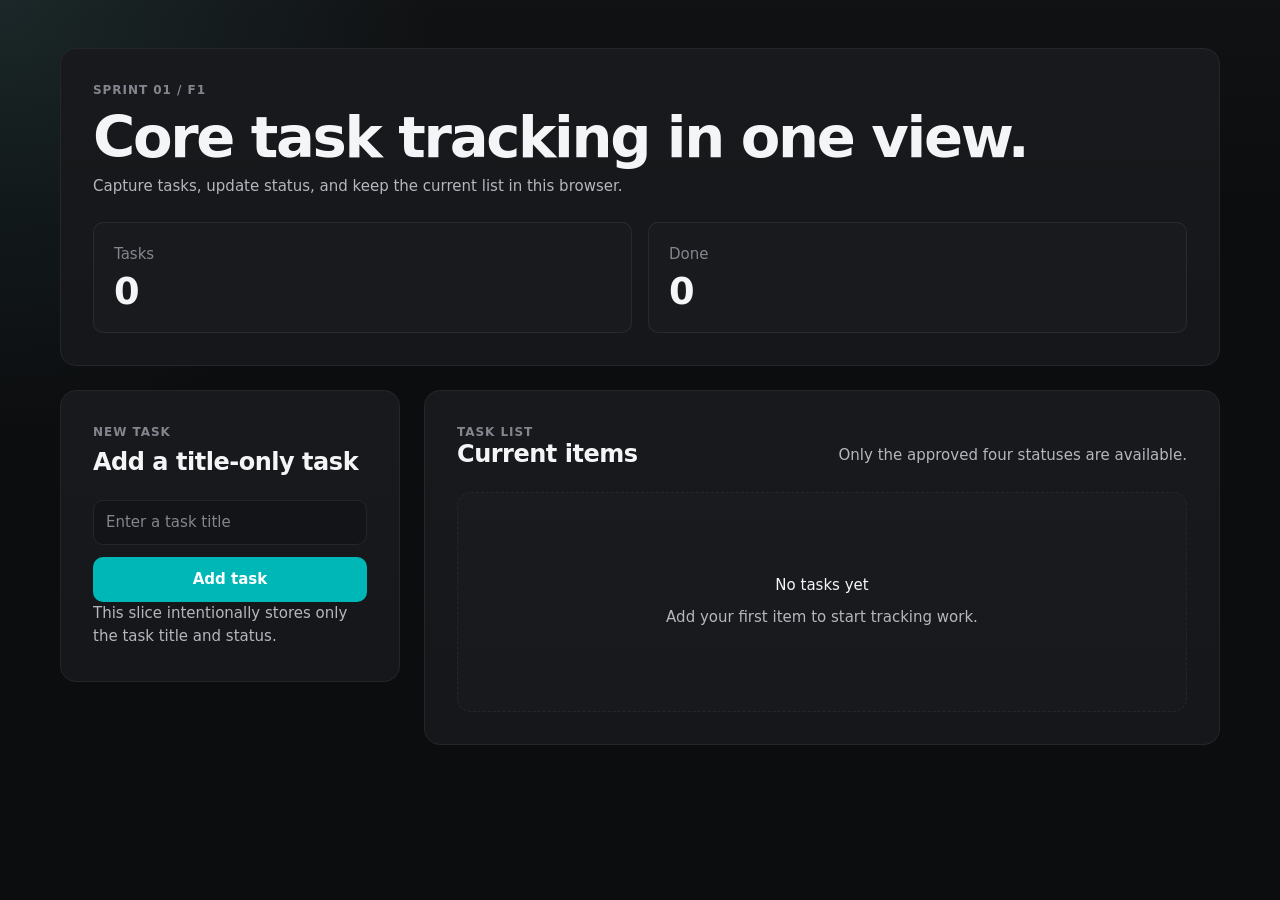
==== commit be1c041c: "feat(F1): Core task management slice" ====
--- a/web/index.html
+++ b/web/index.html
@@ -12,33 +12,28 @@
         <section class="hero card">
           <div class="hero-copy">
             <p class="eyebrow">Sprint 01 / F1</p>
-            <h1>Keep one task list clean, fast, and persistent.</h1>
+            <h1>Core task tracking in one view.</h1>
             <p class="hero-text">
-              Capture work, update progress, and reload the page without losing the
-              current ordered list.
+              Capture tasks, update status, and keep the current list in this browser.
             </p>
           </div>
           <div class="hero-metrics" aria-label="Task overview">
             <article class="metric-tile">
-              <span class="metric-label">Total tasks</span>
-              <strong class="metric-value nums" id="task-count">0</strong>
+              <span class="metric-label">Tasks</span>
+              <strong class="metric-value" id="task-count">0</strong>
             </article>
             <article class="metric-tile">
               <span class="metric-label">Done</span>
-              <strong class="metric-value nums" id="done-count">0</strong>
-            </article>
-            <article class="metric-tile">
-              <span class="metric-label">Blocked</span>
-              <strong class="metric-value nums" id="blocked-count">0</strong>
+              <strong class="metric-value" id="done-count">0</strong>
             </article>
           </div>
         </section>
 
         <section class="workspace">
-          <section class="composer card" aria-labelledby="new-task-heading">
+          <section class="composer card" aria-labelledby="task-form-title">
             <div class="section-heading">
               <p class="eyebrow">New Task</p>
-              <h2 id="new-task-heading">Capture the next item</h2>
+              <h2 id="task-form-title">Add a title-only task</h2>
             </div>
             <form id="task-form" class="task-form">
               <label class="sr-only" for="task-title">Task title</label>
@@ -48,25 +43,25 @@
                 name="task-title"
                 type="text"
                 maxlength="120"
-                placeholder="Enter a concise task title"
+                placeholder="Enter a task title"
                 autocomplete="off"
                 required
               />
               <button class="btn" type="submit">Add task</button>
             </form>
-            <p class="helper-copy">This baseline keeps the task model title-only plus system fields.</p>
+            <p class="helper-copy">This slice intentionally stores only the task title and status.</p>
           </section>
 
-          <section class="list-panel card" aria-labelledby="task-list-heading">
+          <section class="list-panel card" aria-labelledby="task-list-title">
             <div class="section-heading list-heading">
               <div>
                 <p class="eyebrow">Task List</p>
-                <h2 id="task-list-heading">Current queue</h2>
+                <h2 id="task-list-title">Current items</h2>
               </div>
               <p class="helper-copy">Only the approved four statuses are available.</p>
             </div>
 
-            <div class="task-scroll" id="task-scroll">
+            <div class="list-surface">
               <div class="empty-state" id="empty-state">
                 <p class="empty-title">No tasks yet</p>
                 <p class="empty-copy">Add your first item to start tracking work.</p>
--- a/web/styles.css
+++ b/web/styles.css
@@ -10,14 +10,14 @@
   --ink-subtle: oklch(0.62 0.012 270);
   --accent: oklch(0.7 0.13 195);
   --accent-hover: oklch(0.76 0.13 195);
+  --accent-subtle: oklch(0.7 0.13 195 / 0.14);
   --on-accent: #ffffff;
-  --accent-subtle: oklch(0.7 0.13 195 / 0.14);
   --ok: oklch(0.72 0.15 150);
   --warn: oklch(0.78 0.14 75);
   --err: oklch(0.66 0.2 22);
   --todo: oklch(0.75 0.05 255);
   --progress: oklch(0.72 0.13 210);
-  --blocked: oklch(0.7 0.14 35);
+  --blocked: oklch(0.72 0.14 35);
   --done: oklch(0.74 0.13 155);
   --r-sm: 6px;
   --r: 10px;
@@ -36,7 +36,7 @@
   --dur-fast: 140ms;
   --ease-out: cubic-bezier(0.22, 1, 0.36, 1);
   --ease-standard: cubic-bezier(0.4, 0, 0.2, 1);
-  --w-app: 1180px;
+  --w-app: 1160px;
 }
 
 * {
@@ -68,20 +68,21 @@
 
 h1,
 h2,
-p {
+p,
+ul {
   margin: 0;
 }
 
 h1 {
-  font-size: clamp(2.4rem, 2rem + 2vw, 4rem);
-  line-height: 1.02;
+  font-size: clamp(2.4rem, 2rem + 2vw, 3.8rem);
+  line-height: 1.03;
   letter-spacing: -0.04em;
   font-weight: 620;
 }
 
 h2 {
-  font-size: clamp(1.2rem, 1rem + 0.8vw, 1.55rem);
-  line-height: 1.08;
+  font-size: clamp(1.2rem, 1.05rem + 0.8vw, 1.5rem);
+  line-height: 1.1;
   letter-spacing: -0.02em;
   font-weight: 580;
 }
@@ -94,10 +95,6 @@
   color: var(--ink-subtle);
 }
 
-.nums {
-  font-variant-numeric: tabular-nums;
-}
-
 .shell {
   min-height: 100vh;
   padding: clamp(var(--s4), 5vw, var(--s12));
@@ -117,16 +114,23 @@
   border-radius: var(--r-card);
 }
 
+.hero,
+.composer,
+.list-panel {
+  padding: clamp(var(--s5), 3vw, var(--s8));
+}
+
 .hero {
   display: grid;
   gap: var(--s6);
-  padding: clamp(var(--s6), 4vw, var(--s10));
-}
-
-.hero-copy {
-  display: grid;
-  gap: var(--s4);
-  max-width: 42rem;
+}
+
+.hero-copy,
+.section-heading,
+.task-copy,
+.status-group {
+  display: grid;
+  gap: var(--s2);
 }
 
 .hero-text,
@@ -137,7 +141,7 @@
 
 .hero-metrics {
   display: grid;
-  grid-template-columns: repeat(3, minmax(0, 1fr));
+  grid-template-columns: repeat(2, minmax(0, 1fr));
   gap: var(--s4);
 }
 
@@ -158,23 +162,14 @@
   font-size: clamp(1.8rem, 1.5rem + 1vw, 2.5rem);
   line-height: 1;
   letter-spacing: -0.03em;
+  font-variant-numeric: tabular-nums;
 }
 
 .workspace {
   display: grid;
+  grid-template-columns: minmax(280px, 340px) minmax(0, 1fr);
   gap: var(--s6);
-  grid-template-columns: minmax(280px, 340px) minmax(0, 1fr);
   align-items: start;
-}
-
-.composer,
-.list-panel {
-  padding: var(--s6);
-}
-
-.section-heading {
-  display: grid;
-  gap: var(--s2);
 }
 
 .task-form {
@@ -212,7 +207,6 @@
   display: inline-flex;
   align-items: center;
   justify-content: center;
-  gap: var(--s2);
   border-radius: var(--r);
   cursor: pointer;
   transition:
@@ -232,8 +226,7 @@
 
 .icon-button {
   min-height: 40px;
-  min-width: 40px;
-  padding: 0;
+  padding: 0 14px;
   border: 1px solid var(--hairline);
   background: transparent;
   color: var(--ink-muted);
@@ -260,27 +253,42 @@
   transform: scale(0.98);
 }
 
-.list-heading {
+.list-heading,
+.task-row,
+.task-meta {
   display: flex;
+}
+
+.list-heading,
+.task-row {
   justify-content: space-between;
   gap: var(--s4);
+}
+
+.list-heading {
   align-items: end;
 }
 
-.task-scroll {
+.task-row {
+  align-items: start;
+}
+
+.task-meta {
+  gap: var(--s3);
+  align-items: center;
+  color: var(--ink-subtle);
+  font-size: 13px;
+}
+
+.list-surface {
   margin-top: var(--s6);
-  min-height: 420px;
-  max-height: 560px;
-  overflow: auto;
-  padding-right: var(--s2);
 }
 
 .task-list {
   list-style: none;
+  padding: 0;
   display: grid;
   gap: var(--s3);
-  padding: 0;
-  margin: 0;
 }
 
 .task-item {
@@ -292,40 +300,10 @@
   background: rgba(255, 255, 255, 0.015);
 }
 
-.task-row {
-  display: flex;
-  justify-content: space-between;
-  gap: var(--s4);
-  align-items: start;
-}
-
-.task-content {
-  display: grid;
-  gap: var(--s2);
-}
-
 .task-title {
   font-size: 1rem;
   line-height: 1.4;
   word-break: break-word;
-}
-
-.task-meta {
-  display: flex;
-  flex-wrap: wrap;
-  gap: var(--s3);
-  align-items: center;
-  color: var(--ink-subtle);
-  font-size: 13px;
-}
-
-.task-order {
-  color: var(--ink-subtle);
-}
-
-.status-group {
-  display: grid;
-  gap: var(--s2);
 }
 
 .status-label {
@@ -375,7 +353,7 @@
 }
 
 .empty-state {
-  min-height: 280px;
+  min-height: 220px;
   display: grid;
   place-content: center;
   gap: var(--s2);
@@ -383,11 +361,6 @@
   border: 1px dashed var(--hairline);
   border-radius: 14px;
   background: rgba(255, 255, 255, 0.01);
-}
-
-.empty-title {
-  font-size: 1rem;
-  font-weight: 600;
 }
 
 .sr-only {
@@ -407,15 +380,15 @@
 }
 
 @media (max-width: 860px) {
-  .hero-metrics,
   .workspace {
     grid-template-columns: 1fr;
   }
 
   .list-heading,
-  .task-row {
+  .task-row,
+  .task-meta {
+    flex-direction: column;
     align-items: stretch;
-    flex-direction: column;
   }
 
   .status-select {
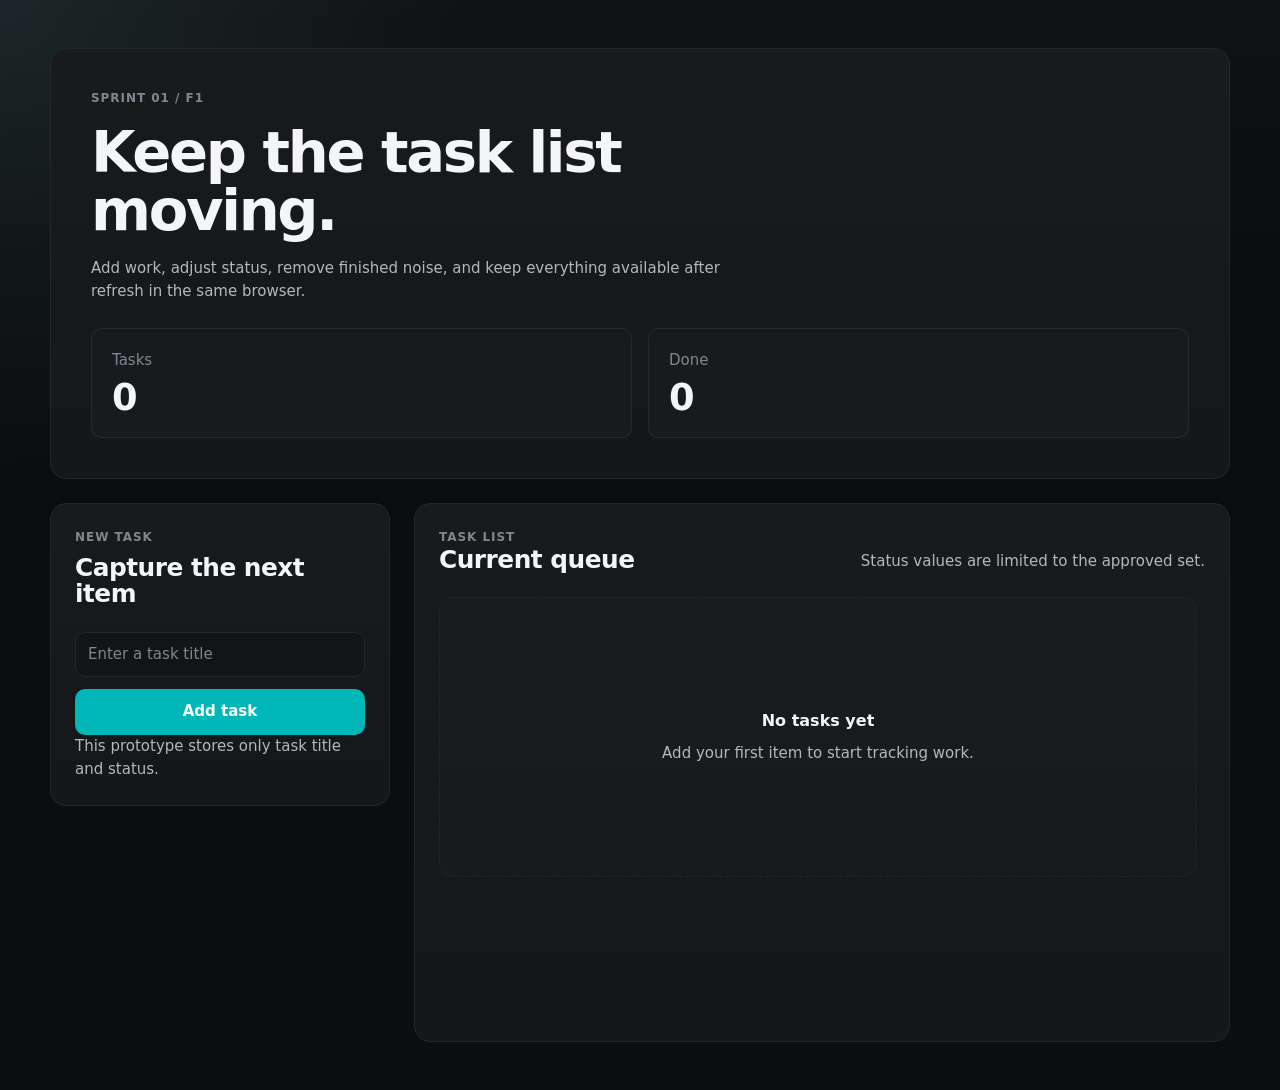
==== commit 21e91b0d: "feat(F1): Core Task Lifecycle And Local Persistence" ====
--- a/web/index.html
+++ b/web/index.html
@@ -12,11 +12,13 @@
         <section class="hero card">
           <div class="hero-copy">
             <p class="eyebrow">Sprint 01 / F1</p>
-            <h1>Core task tracking in one view.</h1>
+            <h1>Keep the task list moving.</h1>
             <p class="hero-text">
-              Capture tasks, update status, and keep the current list in this browser.
+              Add work, adjust status, remove finished noise, and keep everything
+              available after refresh in the same browser.
             </p>
           </div>
+
           <div class="hero-metrics" aria-label="Task overview">
             <article class="metric-tile">
               <span class="metric-label">Tasks</span>
@@ -30,11 +32,12 @@
         </section>
 
         <section class="workspace">
-          <section class="composer card" aria-labelledby="task-form-title">
+          <section class="composer card">
             <div class="section-heading">
               <p class="eyebrow">New Task</p>
-              <h2 id="task-form-title">Add a title-only task</h2>
+              <h2>Capture the next item</h2>
             </div>
+
             <form id="task-form" class="task-form">
               <label class="sr-only" for="task-title">Task title</label>
               <input
@@ -49,24 +52,25 @@
               />
               <button class="btn" type="submit">Add task</button>
             </form>
-            <p class="helper-copy">This slice intentionally stores only the task title and status.</p>
+
+            <p class="helper-copy">This prototype stores only task title and status.</p>
           </section>
 
-          <section class="list-panel card" aria-labelledby="task-list-title">
+          <section class="list-panel card">
             <div class="section-heading list-heading">
               <div>
                 <p class="eyebrow">Task List</p>
-                <h2 id="task-list-title">Current items</h2>
+                <h2>Current queue</h2>
               </div>
-              <p class="helper-copy">Only the approved four statuses are available.</p>
+              <p class="helper-copy">Status values are limited to the approved set.</p>
             </div>
 
-            <div class="list-surface">
+            <div class="task-scroll">
               <div class="empty-state" id="empty-state">
                 <p class="empty-title">No tasks yet</p>
                 <p class="empty-copy">Add your first item to start tracking work.</p>
               </div>
-              <ul class="task-list" id="task-list" aria-live="polite"></ul>
+              <ul class="task-list" id="task-list" aria-live="polite" hidden></ul>
             </div>
           </section>
         </section>
--- a/web/styles.css
+++ b/web/styles.css
@@ -10,15 +10,15 @@
   --ink-subtle: oklch(0.62 0.012 270);
   --accent: oklch(0.7 0.13 195);
   --accent-hover: oklch(0.76 0.13 195);
+  --on-accent: #ffffff;
   --accent-subtle: oklch(0.7 0.13 195 / 0.14);
-  --on-accent: #ffffff;
+  --todo: oklch(0.75 0.05 255);
+  --progress: oklch(0.72 0.13 210);
+  --blocked: oklch(0.7 0.14 35);
+  --done: oklch(0.74 0.13 155);
   --ok: oklch(0.72 0.15 150);
   --warn: oklch(0.78 0.14 75);
   --err: oklch(0.66 0.2 22);
-  --todo: oklch(0.75 0.05 255);
-  --progress: oklch(0.72 0.13 210);
-  --blocked: oklch(0.72 0.14 35);
-  --done: oklch(0.74 0.13 155);
   --r-sm: 6px;
   --r: 10px;
   --r-card: 16px;
@@ -36,7 +36,7 @@
   --dur-fast: 140ms;
   --ease-out: cubic-bezier(0.22, 1, 0.36, 1);
   --ease-standard: cubic-bezier(0.4, 0, 0.2, 1);
-  --w-app: 1160px;
+  --w-app: 1180px;
 }
 
 * {
@@ -68,21 +68,20 @@
 
 h1,
 h2,
-p,
-ul {
+p {
   margin: 0;
 }
 
 h1 {
-  font-size: clamp(2.4rem, 2rem + 2vw, 3.8rem);
-  line-height: 1.03;
+  font-size: clamp(2.4rem, 2rem + 2vw, 4rem);
+  line-height: 1.02;
   letter-spacing: -0.04em;
   font-weight: 620;
 }
 
 h2 {
-  font-size: clamp(1.2rem, 1.05rem + 0.8vw, 1.5rem);
-  line-height: 1.1;
+  font-size: clamp(1.2rem, 1rem + 0.8vw, 1.55rem);
+  line-height: 1.08;
   letter-spacing: -0.02em;
   font-weight: 580;
 }
@@ -114,23 +113,16 @@
   border-radius: var(--r-card);
 }
 
-.hero,
-.composer,
-.list-panel {
-  padding: clamp(var(--s5), 3vw, var(--s8));
-}
-
 .hero {
   display: grid;
   gap: var(--s6);
-}
-
-.hero-copy,
-.section-heading,
-.task-copy,
-.status-group {
-  display: grid;
-  gap: var(--s2);
+  padding: clamp(var(--s6), 4vw, var(--s10));
+}
+
+.hero-copy {
+  display: grid;
+  gap: var(--s4);
+  max-width: 42rem;
 }
 
 .hero-text,
@@ -167,9 +159,19 @@
 
 .workspace {
   display: grid;
+  gap: var(--s6);
   grid-template-columns: minmax(280px, 340px) minmax(0, 1fr);
-  gap: var(--s6);
   align-items: start;
+}
+
+.composer,
+.list-panel {
+  padding: var(--s6);
+}
+
+.section-heading {
+  display: grid;
+  gap: var(--s2);
 }
 
 .task-form {
@@ -207,6 +209,7 @@
   display: inline-flex;
   align-items: center;
   justify-content: center;
+  gap: var(--s2);
   border-radius: var(--r);
   cursor: pointer;
   transition:
@@ -253,42 +256,27 @@
   transform: scale(0.98);
 }
 
-.list-heading,
-.task-row,
-.task-meta {
+.list-heading {
   display: flex;
-}
-
-.list-heading,
-.task-row {
   justify-content: space-between;
   gap: var(--s4);
-}
-
-.list-heading {
   align-items: end;
 }
 
-.task-row {
-  align-items: start;
-}
-
-.task-meta {
-  gap: var(--s3);
-  align-items: center;
-  color: var(--ink-subtle);
-  font-size: 13px;
-}
-
-.list-surface {
+.task-scroll {
   margin-top: var(--s6);
+  min-height: 420px;
+  max-height: 560px;
+  overflow: auto;
+  padding-right: var(--s2);
 }
 
 .task-list {
   list-style: none;
+  display: grid;
+  gap: var(--s3);
   padding: 0;
-  display: grid;
-  gap: var(--s3);
+  margin: 0;
 }
 
 .task-item {
@@ -300,10 +288,31 @@
   background: rgba(255, 255, 255, 0.015);
 }
 
+.task-row {
+  display: flex;
+  justify-content: space-between;
+  gap: var(--s4);
+  align-items: start;
+}
+
 .task-title {
   font-size: 1rem;
   line-height: 1.4;
   word-break: break-word;
+}
+
+.task-meta {
+  display: flex;
+  flex-wrap: wrap;
+  gap: var(--s3);
+  align-items: center;
+  color: var(--ink-subtle);
+  font-size: 13px;
+}
+
+.status-group {
+  display: grid;
+  gap: var(--s2);
 }
 
 .status-label {
@@ -353,7 +362,7 @@
 }
 
 .empty-state {
-  min-height: 220px;
+  min-height: 280px;
   display: grid;
   place-content: center;
   gap: var(--s2);
@@ -361,6 +370,11 @@
   border: 1px dashed var(--hairline);
   border-radius: 14px;
   background: rgba(255, 255, 255, 0.01);
+}
+
+.empty-title {
+  font-size: 1rem;
+  font-weight: 600;
 }
 
 .sr-only {
@@ -385,10 +399,9 @@
   }
 
   .list-heading,
-  .task-row,
-  .task-meta {
+  .task-row {
+    align-items: stretch;
     flex-direction: column;
-    align-items: stretch;
   }
 
   .status-select {
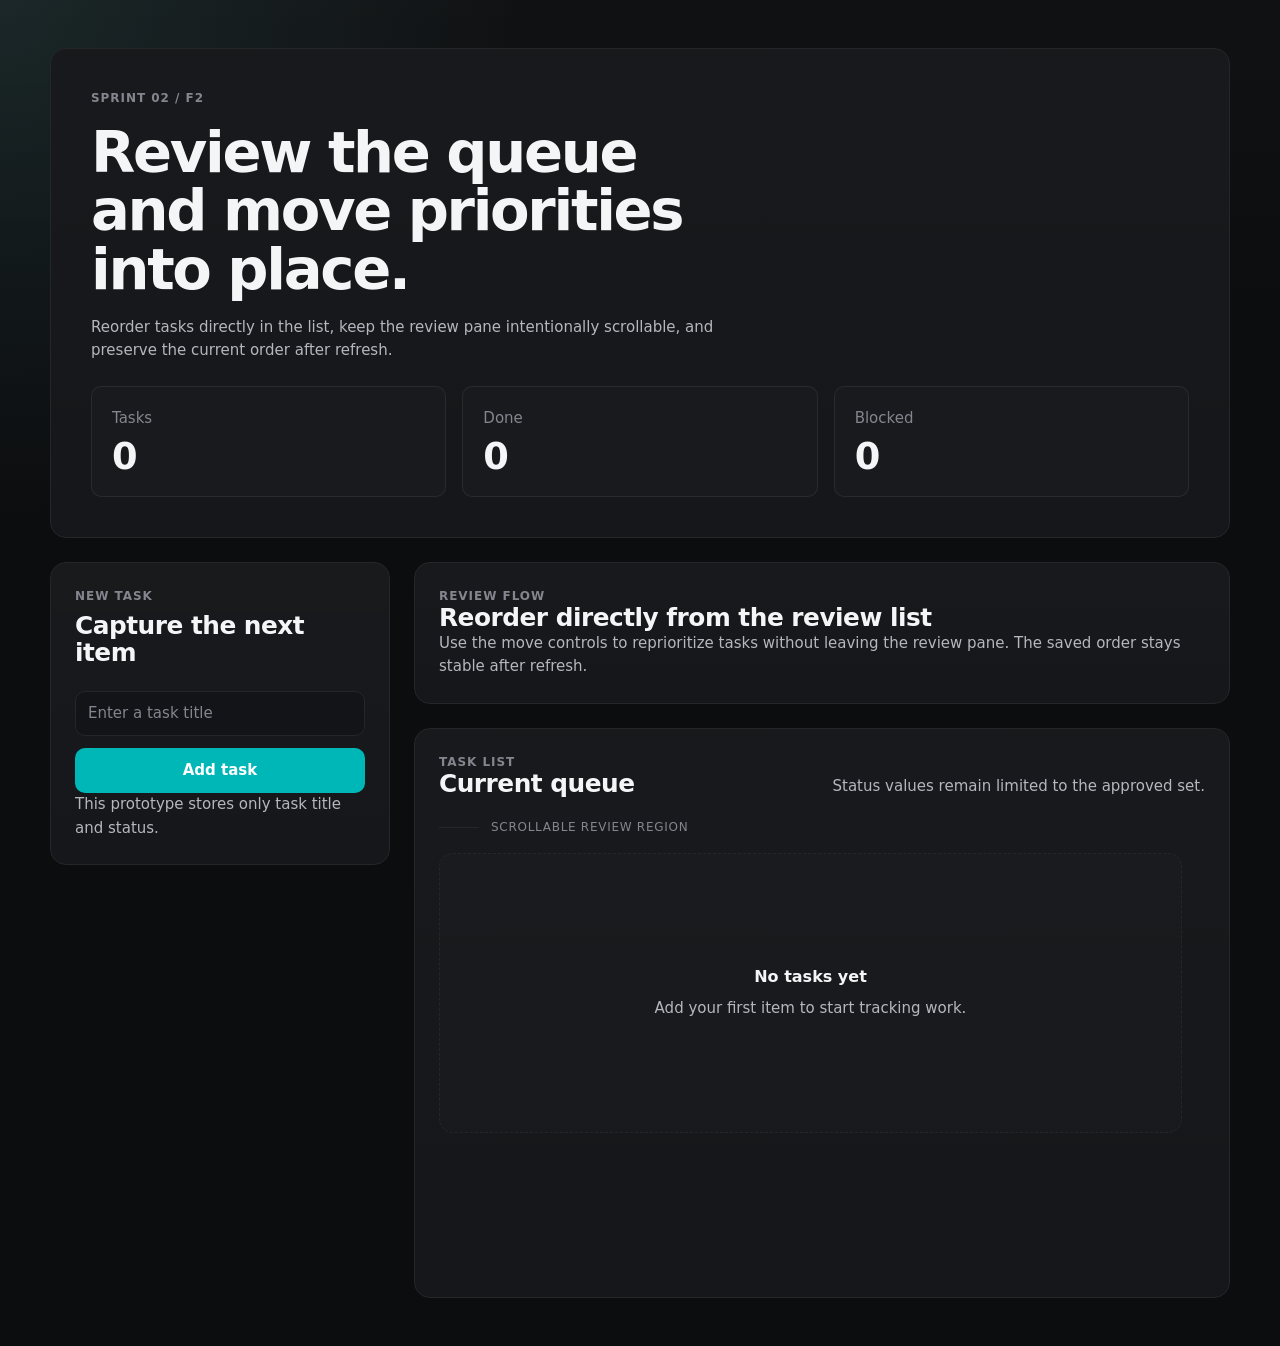
==== commit da70de32: "feat(F2): Task Reordering And Modern Scrollable Review UX" ====
--- a/web/index.html
+++ b/web/index.html
@@ -11,11 +11,11 @@
       <main class="app-frame">
         <section class="hero card">
           <div class="hero-copy">
-            <p class="eyebrow">Sprint 01 / F1</p>
-            <h1>Keep the task list moving.</h1>
+            <p class="eyebrow">Sprint 02 / F2</p>
+            <h1>Review the queue and move priorities into place.</h1>
             <p class="hero-text">
-              Add work, adjust status, remove finished noise, and keep everything
-              available after refresh in the same browser.
+              Reorder tasks directly in the list, keep the review pane intentionally
+              scrollable, and preserve the current order after refresh.
             </p>
           </div>
 
@@ -27,6 +27,10 @@
             <article class="metric-tile">
               <span class="metric-label">Done</span>
               <strong class="metric-value" id="done-count">0</strong>
+            </article>
+            <article class="metric-tile">
+              <span class="metric-label">Blocked</span>
+              <strong class="metric-value" id="blocked-count">0</strong>
             </article>
           </div>
         </section>
@@ -56,23 +60,41 @@
             <p class="helper-copy">This prototype stores only task title and status.</p>
           </section>
 
-          <section class="list-panel card">
-            <div class="section-heading list-heading">
-              <div>
-                <p class="eyebrow">Task List</p>
-                <h2>Current queue</h2>
+          <div class="review-stack">
+            <section class="review-card card">
+              <p class="eyebrow">Review Flow</p>
+              <h2>Reorder directly from the review list</h2>
+              <p class="helper-copy">
+                Use the move controls to reprioritize tasks without leaving the review
+                pane. The saved order stays stable after refresh.
+              </p>
+            </section>
+
+            <section class="list-panel card">
+              <div class="section-heading list-heading">
+                <div>
+                  <p class="eyebrow">Task List</p>
+                  <h2>Current queue</h2>
+                </div>
+                <p class="helper-copy">
+                  Status values remain limited to the approved set.
+                </p>
               </div>
-              <p class="helper-copy">Status values are limited to the approved set.</p>
-            </div>
 
-            <div class="task-scroll">
-              <div class="empty-state" id="empty-state">
-                <p class="empty-title">No tasks yet</p>
-                <p class="empty-copy">Add your first item to start tracking work.</p>
+              <div class="scroll-note" aria-hidden="true">
+                <span class="scroll-note-line"></span>
+                <span>Scrollable review region</span>
               </div>
-              <ul class="task-list" id="task-list" aria-live="polite" hidden></ul>
-            </div>
-          </section>
+
+              <div class="task-scroll" id="task-scroll">
+                <div class="empty-state" id="empty-state">
+                  <p class="empty-title">No tasks yet</p>
+                  <p class="empty-copy">Add your first item to start tracking work.</p>
+                </div>
+                <ul class="task-list" id="task-list" aria-live="polite" hidden></ul>
+              </div>
+            </section>
+          </div>
         </section>
       </main>
     </div>
--- a/web/styles.css
+++ b/web/styles.css
@@ -133,7 +133,7 @@
 
 .hero-metrics {
   display: grid;
-  grid-template-columns: repeat(2, minmax(0, 1fr));
+  grid-template-columns: repeat(3, minmax(0, 1fr));
   gap: var(--s4);
 }
 
@@ -164,8 +164,14 @@
   align-items: start;
 }
 
+.review-stack {
+  display: grid;
+  gap: var(--s6);
+}
+
 .composer,
-.list-panel {
+.list-panel,
+.review-card {
   padding: var(--s6);
 }
 
@@ -235,9 +241,14 @@
   color: var(--ink-muted);
 }
 
+.icon-button:disabled {
+  opacity: 0.4;
+  cursor: not-allowed;
+}
+
 @media (hover: hover) and (pointer: fine) {
   .btn:hover,
-  .icon-button:hover {
+  .icon-button:hover:not(:disabled) {
     transform: translateY(-1px);
   }
 
@@ -245,14 +256,14 @@
     background: var(--accent-hover);
   }
 
-  .icon-button:hover {
+  .icon-button:hover:not(:disabled) {
     background: var(--surface-2);
     border-color: var(--ink-subtle);
   }
 }
 
 .btn:active,
-.icon-button:active {
+.icon-button:active:not(:disabled) {
   transform: scale(0.98);
 }
 
@@ -264,11 +275,12 @@
 }
 
 .task-scroll {
-  margin-top: var(--s6);
+  margin-top: var(--s4);
   min-height: 420px;
   max-height: 560px;
   overflow: auto;
   padding-right: var(--s2);
+  scrollbar-gutter: stable;
 }
 
 .task-list {
@@ -286,6 +298,10 @@
   border-radius: 14px;
   border: 1px solid var(--hairline);
   background: rgba(255, 255, 255, 0.015);
+  transition:
+    border-color var(--dur-fast) var(--ease-standard),
+    background var(--dur-fast) var(--ease-standard),
+    transform var(--dur-fast) var(--ease-standard);
 }
 
 .task-row {
@@ -308,6 +324,14 @@
   align-items: center;
   color: var(--ink-subtle);
   font-size: 13px;
+}
+
+.task-actions {
+  display: flex;
+  flex-wrap: wrap;
+  justify-content: flex-end;
+  gap: var(--s2);
+  align-items: center;
 }
 
 .status-group {
@@ -361,6 +385,23 @@
   border-color: color-mix(in srgb, var(--done) 36%, transparent);
 }
 
+.scroll-note {
+  margin-top: var(--s5);
+  display: inline-flex;
+  align-items: center;
+  gap: var(--s3);
+  color: var(--ink-subtle);
+  font-size: 12px;
+  letter-spacing: 0.06em;
+  text-transform: uppercase;
+}
+
+.scroll-note-line {
+  width: 40px;
+  height: 1px;
+  background: var(--hairline);
+}
+
 .empty-state {
   min-height: 280px;
   display: grid;
@@ -398,10 +439,18 @@
     grid-template-columns: 1fr;
   }
 
+  .hero-metrics {
+    grid-template-columns: 1fr;
+  }
+
   .list-heading,
   .task-row {
     align-items: stretch;
     flex-direction: column;
+  }
+
+  .task-actions {
+    justify-content: flex-start;
   }
 
   .status-select {
